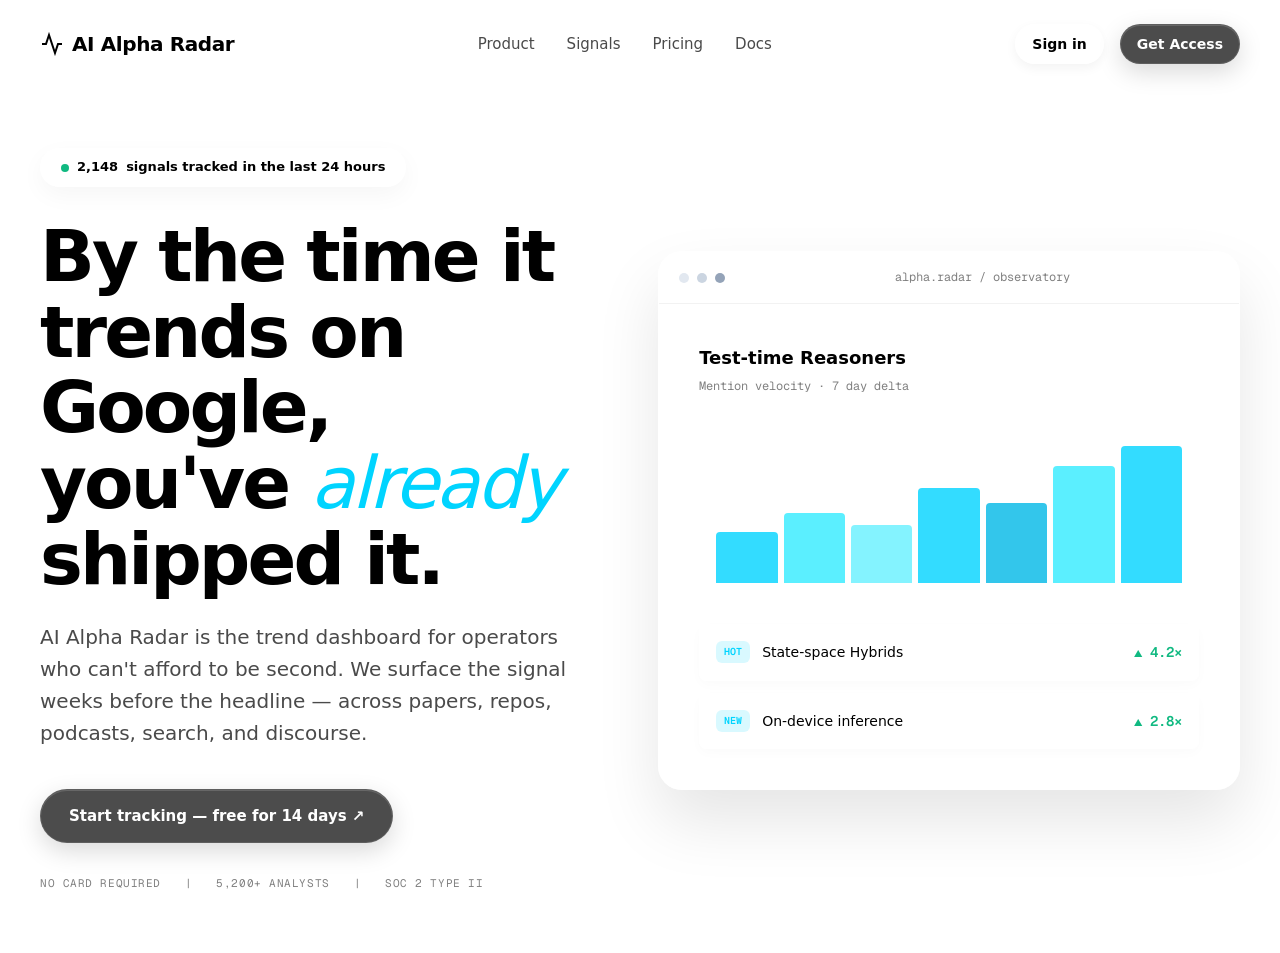
==== public/index.html @ 72eda32b "Initial judge-facing dashboard submission" ====
<!doctype html>
<html lang="en">
<head>
  <meta charset="utf-8" />
  <meta name="viewport" content="width=device-width, initial-scale=1" />
  <title>AI Alpha Radar · Trend Intelligence</title>
  <link rel="icon" type="image/svg+xml" href="data:image/svg+xml,<svg xmlns='http://www.w3.org/2000/svg' viewBox='0 0 32 32'><rect width='32' height='32' fill='%23050709'/><path d='M4 16h5l3-8 5 16 3-8h8' fill='none' stroke='%232ce6ff' stroke-width='2' stroke-linecap='round' stroke-linejoin='round'/></svg>">
  
  <link rel="stylesheet" href="tokens.css" />
  <link rel="preconnect" href="https://fonts.googleapis.com">
  <link rel="preconnect" href="https://fonts.gstatic.com" crossorigin>
  <link href="https://fonts.googleapis.com/css2?family=Google+Sans+Flex:opsz,wght@8..144,400..700&family=Geist+Mono:wght@400..600&display=swap" rel="stylesheet">
  
  <script src="https://cdn.jsdelivr.net/npm/gsap@3.12.5/dist/gsap.min.js" defer></script>
  
  <style>
    /* ─── Base Styles ────────────────────────────────────────────────── */
    *, *::before, *::after { box-sizing: border-box; }
    body {
      margin: 0;
      background: var(--bg);
      color: var(--fg);
      font-family: var(--font-body);
      font-size: var(--text-base);
      line-height: var(--leading-body);
      -webkit-font-smoothing: antialiased;
      overflow-x: hidden;
      min-height: 100vh;
      display: flex;
      flex-direction: column;
      position: relative;
    }
    
    .video-bg {
      position: fixed;
      inset: 0;
      width: 100%;
      height: 100%;
      object-fit: cover;
      pointer-events: none;
      z-index: 0;
      /* The Magic Trick: Black becomes white, Blue stays blue */
      filter: invert(1) hue-rotate(180deg);
      opacity: 0.95;
    }

    .content-wrapper {
      position: relative;
      z-index: 1;
      flex: 1;
      display: flex;
      flex-direction: column;
    }

    /* ─── Premium Chrome ────────────────────────────────────────────── */
    .topnav {
      padding: 24px 40px;
      display: flex;
      justify-content: space-between;
      align-items: center;
      view-transition-name: topbar-nav;
    }
    .brand {
      font-weight: 700;
      font-size: 20px;
      letter-spacing: -0.02em;
      display: flex;
      align-items: center;
      gap: 8px;
      view-transition-name: brand-logo;
    }
    .nav-links {
      display: flex;
      gap: 32px;
    }
    .nav-links a {
      color: var(--fg-2);
      text-decoration: none;
      font-size: 15px;
      font-weight: 500;
      transition: color var(--motion-fast) var(--ease-standard);
    }
    .nav-links a:hover { color: var(--fg); }
    .nav-actions {
      display: flex;
      gap: 16px;
      align-items: center;
    }

    /* ─── Buttons ────────────────────────────────────────── */
    .btn {
      display: inline-flex;
      align-items: center;
      justify-content: center;
      gap: 8px;
      padding: 14px 28px;
      border-radius: var(--radius-pill);
      font-size: 15px;
      font-weight: 600;
      text-decoration: none;
      transition: all var(--motion-fast) var(--ease-standard);
      cursor: pointer;
      border: 1px solid transparent;
    }
    .btn-primary {
      background: rgba(0, 0, 0, 0.7);
      backdrop-filter: blur(30px) saturate(150%);
      -webkit-backdrop-filter: blur(30px) saturate(150%);
      color: #ffffff;
      border: 1px solid rgba(255, 255, 255, 0.1);
      box-shadow: 0 8px 24px rgba(0,0,0,0.15), inset 0 1px 0 rgba(255, 255, 255, 0.15);
    }
    .btn-primary:hover {
      background: rgba(0, 0, 0, 0.85);
      transform: translateY(-2px);
      box-shadow: 0 12px 32px rgba(0,0,0,0.2), inset 0 1px 0 rgba(255, 255, 255, 0.2);
    }
    .btn-outline {
      background: rgba(255, 255, 255, 0.45);
      backdrop-filter: blur(30px) saturate(150%);
      -webkit-backdrop-filter: blur(30px) saturate(150%);
      color: var(--fg);
      border: 1px solid rgba(255, 255, 255, 0.8);
      box-shadow: 0 4px 12px rgba(0,0,0,0.05), inset 0 1px 0 rgba(255, 255, 255, 1);
    }
    .btn-outline:hover {
      background: rgba(255, 255, 255, 0.65);
      transform: translateY(-2px);
    }

    /* ─── Hero Block ────────────────────────────────────────────────── */
    .hero {
      flex: 1;
      padding: 60px 40px;
      max-width: 1400px;
      margin: 0 auto;
      display: grid;
      grid-template-columns: 1fr 1.05fr;
      gap: 64px;
      align-items: center;
    }
    @media (max-width: 1020px) {
      .hero {
        grid-template-columns: 1fr;
        text-align: center;
      }
      .hero-cta {
        justify-content: center;
      }
    }
    
    .status-pill {
      display: inline-flex;
      align-items: center;
      gap: 8px;
      padding: 8px 20px;
      background: rgba(255, 255, 255, 0.45);
      backdrop-filter: blur(30px) saturate(150%);
      -webkit-backdrop-filter: blur(30px) saturate(150%);
      border: 1px solid rgba(255, 255, 255, 0.8);
      border-radius: var(--radius-pill);
      font-size: 13px;
      font-weight: 600;
      margin-bottom: 32px;
      box-shadow: 0 8px 24px rgba(0,0,0,0.04), inset 0 1px 0 rgba(255, 255, 255, 0.9);
    }
    .status-dot {
      width: 8px;
      height: 8px;
      border-radius: 50%;
      background: var(--success);
    }

    h1 {
      font-size: clamp(48px, 6vw, 72px);
      line-height: var(--leading-tight);
      letter-spacing: var(--tracking-display);
      margin: 0 0 24px 0;
      font-weight: 600;
    }
    h1 em {
      font-style: italic;
      font-weight: 500;
      color: var(--accent);
    }

    .lead {
      font-size: 20px;
      color: var(--fg-2);
      margin: 0 0 40px 0;
      line-height: 1.6;
      max-width: 560px;
    }
    @media (max-width: 1020px) {
      .lead { margin-inline: auto; }
    }

    .hero-cta {
      display: flex;
      gap: 16px;
      margin-bottom: 32px;
      flex-wrap: wrap;
    }

    .hero-meta {
      font-family: var(--font-mono);
      font-size: 11px;
      color: var(--muted);
      letter-spacing: 0.05em;
      text-transform: uppercase;
      display: flex;
      gap: 24px;
      flex-wrap: wrap;
    }
    @media (max-width: 1020px) {
      .hero-meta { justify-content: center; }
    }

    /* ─── Clean Dashboard Preview Widget ────────────────────── */
    .device-preview {
      background: rgba(255, 255, 255, 0.45);
      backdrop-filter: blur(40px) saturate(150%);
      -webkit-backdrop-filter: blur(40px) saturate(150%);
      border: 1px solid rgba(255, 255, 255, 0.6);
      border-radius: 24px;
      box-shadow: 0 32px 64px rgba(0,0,0,0.1), inset 0 1px 0 rgba(255, 255, 255, 0.8);
      overflow: hidden;
      view-transition-name: main-preview;
      cursor: pointer;
      transition: transform var(--motion-base) var(--ease-standard), box-shadow var(--motion-base) var(--ease-standard);
    }
    .device-preview:hover {
      transform: translateY(-4px);
      box-shadow: 0 32px 64px rgba(0,0,0,0.1);
    }
    
    .device-bar {
      display: flex;
      align-items: center;
      gap: 8px;
      padding: 16px 20px;
      background: rgba(255, 255, 255, 0.2);
      border-bottom: 1px solid rgba(0, 0, 0, 0.05);
    }
    .device-dot {
      width: 10px;
      height: 10px;
      border-radius: 50%;
    }
    .dot-1 { background: #e2e8f0; }
    .dot-2 { background: #cbd5e1; }
    .dot-3 { background: #94a3b8; }
    .device-url {
      flex: 1;
      font-family: var(--font-mono);
      font-size: 12px;
      color: var(--muted);
      margin-left: 12px;
      text-align: center;
    }
    
    .device-body {
      padding: 40px;
      display: flex;
      flex-direction: column;
      gap: 24px;
    }
    
    .preview-card-title {
      font-size: 18px;
      font-weight: 600;
      margin-bottom: 4px;
    }
    .preview-card-meta {
      font-family: var(--font-mono);
      font-size: 12px;
      color: var(--muted);
    }
    
    /* Interactive Velocity Chart representation */
    .preview-chart {
      height: 180px;
      background: rgba(255, 255, 255, 0.3);
      border: 1px solid rgba(255, 255, 255, 0.5);
      border-radius: var(--radius-md);
      position: relative;
      overflow: hidden;
      display: flex;
      align-items: flex-end;
      padding: 16px;
      gap: 6px;
    }
    .chart-bar {
      flex: 1;
      background: var(--accent);
      border-radius: 4px 4px 0 0;
      opacity: 0.8;
      transform-origin: bottom;
      animation: bar-grow 4s cubic-bezier(0.25, 1, 0.5, 1) infinite alternate;
    }
    .chart-bar:nth-child(2) { animation-delay: 0.1s; background: #33ebff; }
    .chart-bar:nth-child(3) { animation-delay: 0.2s; background: #66f0ff; }
    .chart-bar:nth-child(4) { animation-delay: 0.3s; background: var(--accent); }
    .chart-bar:nth-child(5) { animation-delay: 0.4s; background: #00b8e6; }
    .chart-bar:nth-child(6) { animation-delay: 0.5s; background: #33ebff; }
    .chart-bar:nth-child(7) { animation-delay: 0.6s; background: var(--accent); }
    
    @keyframes bar-grow {
      0% { transform: scaleY(0.4); }
      100% { transform: scaleY(0.95); }
    }

    /* List of signals */
    .preview-list {
      display: flex;
      flex-direction: column;
      gap: 12px;
    }
    .preview-row {
      display: flex;
      align-items: center;
      justify-content: space-between;
      padding: 16px;
      background: rgba(255, 255, 255, 0.4);
      border: 1px solid rgba(255, 255, 255, 0.5);
      border-radius: var(--radius-sm);
      font-size: 14px;
      box-shadow: 0 4px 12px rgba(0,0,0,0.02);
    }
    .preview-row .title {
      font-weight: 500;
      display: flex;
      align-items: center;
      gap: 12px;
    }
    .preview-row .badge {
      font-family: var(--font-mono);
      font-size: 10px;
      color: var(--accent);
      background: var(--accent-soft);
      padding: 3px 8px;
      border-radius: 6px;
      text-transform: uppercase;
      font-weight: 600;
    }
    .preview-row .metric {
      font-family: var(--font-mono);
      color: var(--success);
      font-weight: 600;
    }

  </style>
</head>
<body>

  <video class="video-bg" src="bg-pingpong.mp4" autoplay loop muted playsinline aria-hidden="true"></video>

  <div class="content-wrapper">
    <header class="topnav">
      <div class="brand">
        <svg width="24" height="24" viewBox="0 0 24 24" fill="none" stroke="currentColor" stroke-width="2"><path d="M22 12h-4l-3 9L9 3l-3 9H2"/></svg>
        AI Alpha Radar
      </div>
      <nav class="nav-links">
        <a href="#product">Product</a>
        <a href="#signals">Signals</a>
        <a href="#pricing">Pricing</a>
        <a href="#docs">Docs</a>
      </nav>
      <div class="nav-actions">
        <a href="dashboard.html" class="btn btn-outline" style="padding: 8px 16px; font-size: 14px;">Sign in</a>
        <a href="dashboard.html" class="btn btn-primary" style="padding: 8px 16px; font-size: 14px;">Get Access</a>
      </div>
    </header>

    <main class="hero">
      <div class="hero-content">
        <div class="status-pill">
          <span class="status-dot"></span>
          <strong>2,148</strong> signals tracked in the last 24 hours
        </div>
        
        <h1>
          By the time it trends on Google, you've <em>already</em> shipped it.
        </h1>
        
        <p class="lead">
          AI Alpha Radar is the trend dashboard for operators who can't afford to be second. We surface the signal weeks before the headline — across papers, repos, podcasts, search, and discourse.
        </p>
        
        <div class="hero-cta">
          <a href="dashboard.html" class="btn btn-primary">Start tracking — free for 14 days ↗</a>
        </div>
        
        <div class="hero-meta">
          <span>No card required</span>
          <span>|</span>
          <span>5,200+ analysts</span>
          <span>|</span>
          <span>SOC 2 Type II</span>
        </div>
      </div>

      <!-- Clean Dashboard Preview -->
      <div class="device-preview" onclick="location.href='dashboard.html'" role="img" aria-label="AI Alpha Radar live data preview">
        <div class="device-bar">
          <span class="device-dot dot-1" aria-hidden="true"></span>
          <span class="device-dot dot-2" aria-hidden="true"></span>
          <span class="device-dot dot-3" aria-hidden="true"></span>
          <span class="device-url">alpha.radar / observatory</span>
        </div>
        
        <div class="device-body">
          <div>
            <div class="preview-card-title">Test-time Reasoners</div>
            <div class="preview-card-meta">Mention velocity · 7 day delta</div>
          </div>
          
          <div class="preview-chart">
            <div class="chart-bar" style="height: 35%"></div>
            <div class="chart-bar" style="height: 48%"></div>
            <div class="chart-bar" style="height: 40%"></div>
            <div class="chart-bar" style="height: 65%"></div>
            <div class="chart-bar" style="height: 55%"></div>
            <div class="chart-bar" style="height: 80%"></div>
            <div class="chart-bar" style="height: 94%"></div>
          </div>
          
          <div class="preview-list">
            <div class="preview-row">
              <span class="title"><span class="badge">Hot</span> State-space Hybrids</span>
              <span class="metric">▲ 4.2×</span>
            </div>
            <div class="preview-row">
              <span class="title"><span class="badge">New</span> On-device inference</span>
              <span class="metric">▲ 2.8×</span>
            </div>
          </div>
        </div>
      </div>
    </main>
  </div>

  <script>
    (() => {
      // Basic GSAP entrance
      if (typeof gsap !== 'undefined') {
        gsap.from(".status-pill, h1, .lead, .hero-cta, .hero-meta", {
          y: 20,
          opacity: 0,
          duration: 0.8,
          stagger: 0.1,
          ease: "power3.out",
          delay: 0.1
        });
        gsap.from(".device-preview", {
          y: 40,
          opacity: 0,
          duration: 1,
          ease: "power3.out",
          delay: 0.3
        });
        gsap.from(".topnav", {
          y: -20,
          opacity: 0,
          duration: 0.8,
          ease: "power3.out"
        });
      }
    })();
  </script>
</body>
</html>
---- public/tokens.css ----
/* ─── Shared Design Tokens (Antigravity Minimal System) ─────────────── */

:root {
  /* Minimal Palette (Light Mode Default) */
  --bg: #ffffff;
  --surface: #ffffff;
  --surface-elevated: #ffffff;
  --fg: #000000;          /* Deep Black */
  --fg-2: #4a4a4a;        /* Subdued Gray */
  --muted: #808080;       /* Quiet Meta */
  --border: rgba(0, 0, 0, 0.1);
  --border-soft: rgba(0, 0, 0, 0.05);
  
  /* Core Accents */
  --accent: #00d4ff;       /* Bluish-Green (Cyan) */
  --accent-on: #000000;
  --success: #10b981;      
  --danger: #ef4444;       
  
  /* Accent States */
  --accent-hover: #00b8e6;
  --accent-active: #0099cc;
  --accent-soft: rgba(0, 212, 255, 0.15);

  /* Typography Scales - Clean Sans-Serif Focus */
  --font-display: "Google Sans Flex", "Google Sans", "Inter", -apple-system, BlinkMacSystemFont, "Segoe UI", system-ui, sans-serif;
  --font-body: "Google Sans Flex", "Google Sans", "Inter", -apple-system, BlinkMacSystemFont, "Segoe UI", system-ui, sans-serif;
  --font-mono: "Geist Mono", "IBM Plex Mono", ui-monospace, monospace;

  /* Font Sizing Scale */
  --text-xs: 12px;
  --text-sm: 14px;
  --text-base: 16px;
  --text-lg: 19px;
  --text-xl: 26px;
  --text-2xl: 40px;
  --text-3xl: 60px;
  --text-4xl: clamp(56px, 8vw, 110px); /* Massive Display Size */
  
  --leading-body: 1.6;
  --leading-tight: 1.05;
  --tracking-display: -0.04em; /* Tight tracking for massive headers */

  /* Spacing rhythm */
  --space-1: 4px;
  --space-2: 8px;
  --space-3: 12px;
  --space-4: 16px;
  --space-5: 20px;
  --space-6: 24px;
  --space-8: 32px;
  --space-12: 48px;
  --container-max: 1000px; /* Narrower for better readability */

  /* Border Radii */
  --radius-sm: 8px;
  --radius-md: 12px;
  --radius-lg: 20px;
  --radius-pill: 9999px;

  /* Shadows - Minimal and soft */
  --elev-ring: 0 0 0 1px var(--border);
  --elev-raised: 0 12px 32px rgba(0, 0, 0, 0.05);
  --focus-ring: 0 0 0 3px rgba(0, 0, 0, 0.1);
  
  /* Animations */
  --motion-fast: 150ms;
  --motion-base: 250ms;
  --ease-standard: cubic-bezier(0.2, 0, 0, 1);
  --ease-out-strong: cubic-bezier(0.1, 0.9, 0.2, 1);
}

:root[data-theme="dark"] {
  --bg: #07090d;
  --surface: #0c1118;
  --surface-elevated: #121923;
  --fg: #f7fafc;
  --fg-2: #c6d0dc;
  --muted: #8b9aad;
  --border: rgba(255, 255, 255, 0.14);
  --border-soft: rgba(255, 255, 255, 0.08);
  --accent: #2ce6ff;
  --accent-on: #020617;
  --success: #34d399;
  --danger: #fb7185;
  --accent-hover: #67e8f9;
  --accent-active: #22d3ee;
  --accent-soft: rgba(44, 230, 255, 0.18);
  --elev-ring: 0 0 0 1px var(--border);
  --elev-raised: 0 18px 48px rgba(0, 0, 0, 0.32);
  --focus-ring: 0 0 0 3px rgba(44, 230, 255, 0.24);
}

/* Global View Transitions Handoff Activation */
@view-transition {
  navigation: auto;
}
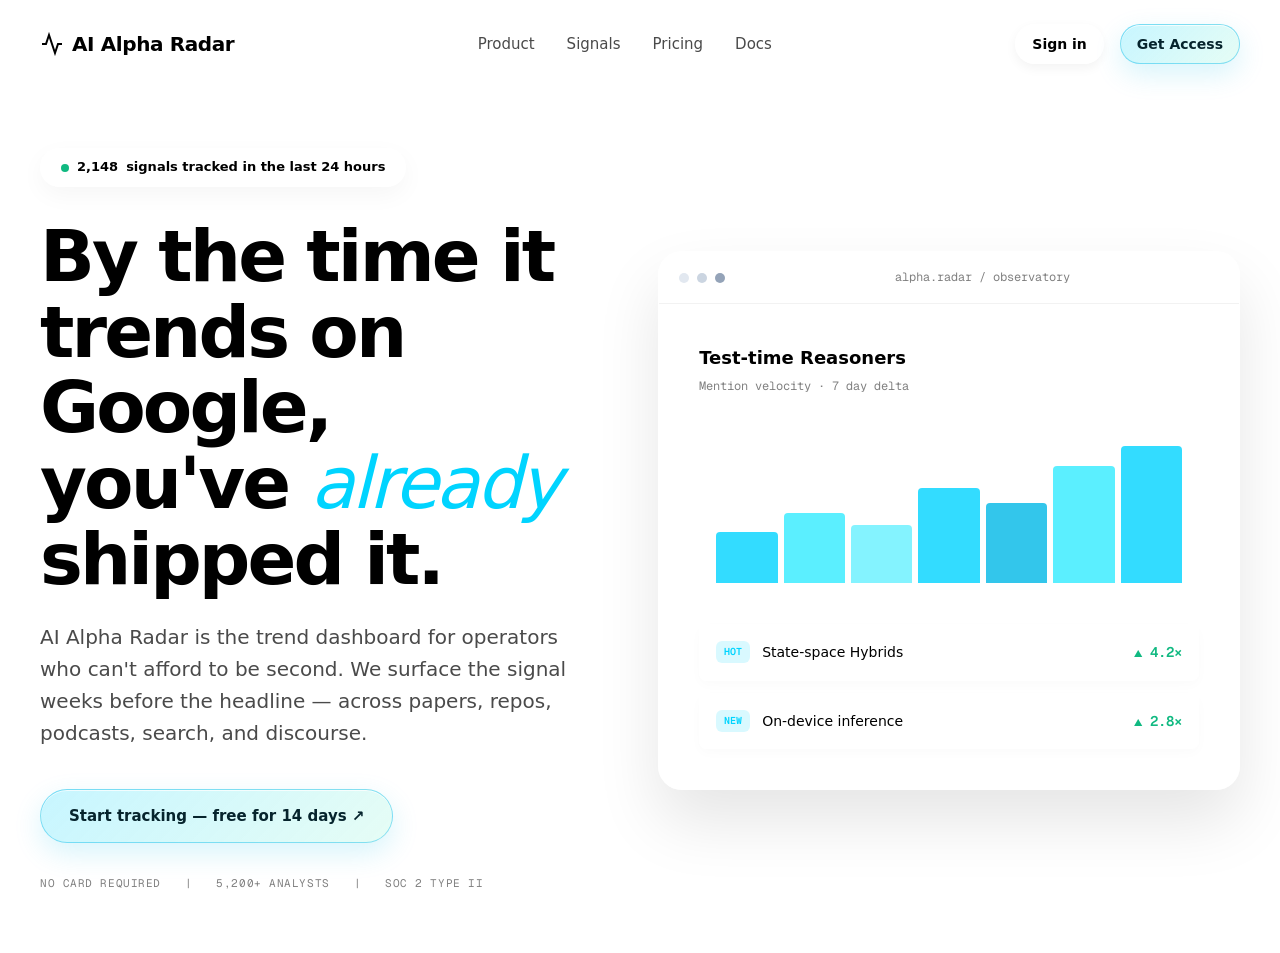
==== commit 9fc4b440: "Restyle landing primary buttons" ====
--- a/public/index.html
+++ b/public/index.html
@@ -103,17 +103,22 @@
       border: 1px solid transparent;
     }
     .btn-primary {
-      background: rgba(0, 0, 0, 0.7);
+      background: linear-gradient(135deg, rgba(0, 212, 255, 0.22), rgba(46, 236, 174, 0.12));
       backdrop-filter: blur(30px) saturate(150%);
       -webkit-backdrop-filter: blur(30px) saturate(150%);
-      color: #ffffff;
-      border: 1px solid rgba(255, 255, 255, 0.1);
-      box-shadow: 0 8px 24px rgba(0,0,0,0.15), inset 0 1px 0 rgba(255, 255, 255, 0.15);
+      color: #06242d;
+      border: 1px solid rgba(0, 184, 230, 0.42);
+      box-shadow:
+        0 10px 28px rgba(0, 184, 230, 0.16),
+        inset 0 1px 0 rgba(255, 255, 255, 0.72);
     }
     .btn-primary:hover {
-      background: rgba(0, 0, 0, 0.85);
+      background: linear-gradient(135deg, rgba(0, 212, 255, 0.32), rgba(46, 236, 174, 0.18));
+      border-color: rgba(0, 184, 230, 0.62);
       transform: translateY(-2px);
-      box-shadow: 0 12px 32px rgba(0,0,0,0.2), inset 0 1px 0 rgba(255, 255, 255, 0.2);
+      box-shadow:
+        0 14px 34px rgba(0, 184, 230, 0.22),
+        inset 0 1px 0 rgba(255, 255, 255, 0.82);
     }
     .btn-outline {
       background: rgba(255, 255, 255, 0.45);
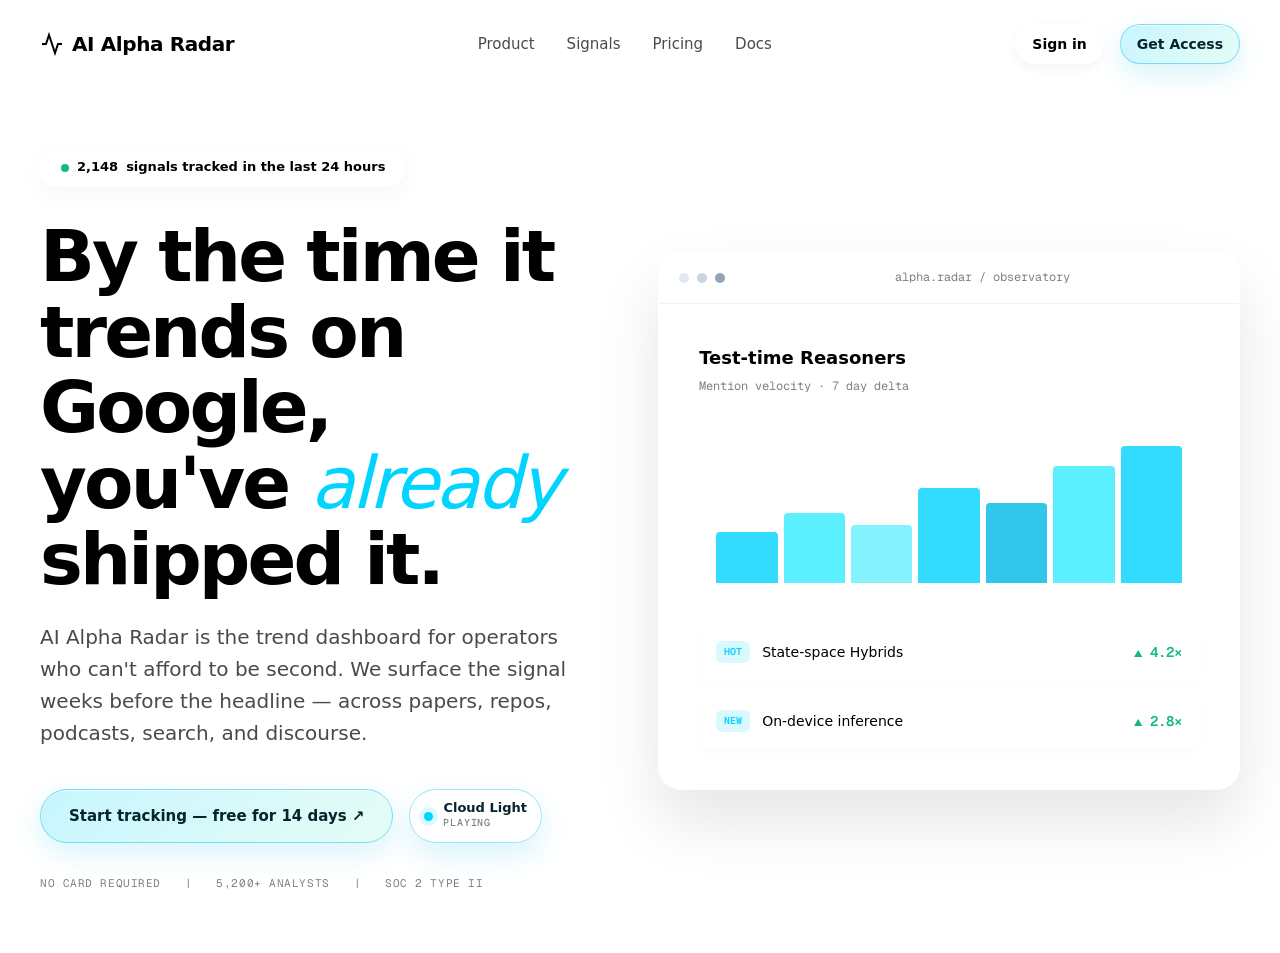
==== commit b4e93d5a: "Polish landing animation and soundtrack" ====
--- a/public/index.html
+++ b/public/index.html
@@ -4,14 +4,11 @@
   <meta charset="utf-8" />
   <meta name="viewport" content="width=device-width, initial-scale=1" />
   <title>AI Alpha Radar · Trend Intelligence</title>
-  <link rel="icon" type="image/svg+xml" href="data:image/svg+xml,<svg xmlns='http://www.w3.org/2000/svg' viewBox='0 0 32 32'><rect width='32' height='32' fill='%23050709'/><path d='M4 16h5l3-8 5 16 3-8h8' fill='none' stroke='%232ce6ff' stroke-width='2' stroke-linecap='round' stroke-linejoin='round'/></svg>">
   
   <link rel="stylesheet" href="tokens.css" />
   <link rel="preconnect" href="https://fonts.googleapis.com">
   <link rel="preconnect" href="https://fonts.gstatic.com" crossorigin>
   <link href="https://fonts.googleapis.com/css2?family=Google+Sans+Flex:opsz,wght@8..144,400..700&family=Geist+Mono:wght@400..600&display=swap" rel="stylesheet">
-  
-  <script src="https://cdn.jsdelivr.net/npm/gsap@3.12.5/dist/gsap.min.js" defer></script>
   
   <style>
     /* ─── Base Styles ────────────────────────────────────────────────── */
@@ -59,6 +56,7 @@
       justify-content: space-between;
       align-items: center;
       view-transition-name: topbar-nav;
+      animation: nav-enter 0.56s var(--ease-standard) both;
     }
     .brand {
       font-weight: 700;
@@ -151,6 +149,34 @@
       }
       .hero-cta {
         justify-content: center;
+      }
+    }
+    @media (max-width: 760px) {
+      .topnav {
+        padding: 20px;
+        gap: 12px;
+      }
+      .brand {
+        font-size: 18px;
+        white-space: nowrap;
+      }
+      .nav-links {
+        display: none;
+      }
+      .nav-actions {
+        gap: 8px;
+        margin-left: auto;
+      }
+      .nav-actions .btn-outline {
+        display: none;
+      }
+      .nav-actions .btn-primary {
+        padding: 8px 14px !important;
+        font-size: 13px !important;
+      }
+      .hero {
+        padding: 38px 28px;
+        gap: 36px;
       }
     }
     
@@ -168,6 +194,7 @@
       font-weight: 600;
       margin-bottom: 32px;
       box-shadow: 0 8px 24px rgba(0,0,0,0.04), inset 0 1px 0 rgba(255, 255, 255, 0.9);
+      animation: landing-rise 0.58s var(--ease-standard) 0.03s both;
     }
     .status-dot {
       width: 8px;
@@ -182,6 +209,7 @@
       letter-spacing: var(--tracking-display);
       margin: 0 0 24px 0;
       font-weight: 600;
+      animation: landing-rise 0.62s var(--ease-standard) 0.07s both;
     }
     h1 em {
       font-style: italic;
@@ -195,6 +223,7 @@
       margin: 0 0 40px 0;
       line-height: 1.6;
       max-width: 560px;
+      animation: landing-rise 0.62s var(--ease-standard) 0.11s both;
     }
     @media (max-width: 1020px) {
       .lead { margin-inline: auto; }
@@ -205,6 +234,7 @@
       gap: 16px;
       margin-bottom: 32px;
       flex-wrap: wrap;
+      animation: landing-rise 0.62s var(--ease-standard) 0.15s both;
     }
 
     .hero-meta {
@@ -216,9 +246,22 @@
       display: flex;
       gap: 24px;
       flex-wrap: wrap;
+      animation: landing-rise 0.62s var(--ease-standard) 0.19s both;
     }
     @media (max-width: 1020px) {
       .hero-meta { justify-content: center; }
+    }
+    @media (max-width: 760px) {
+      .status-pill {
+        margin-bottom: 24px;
+      }
+      h1 {
+        margin-bottom: 18px;
+      }
+      .lead {
+        margin-bottom: 22px;
+        line-height: 1.5;
+      }
     }
 
     /* ─── Clean Dashboard Preview Widget ────────────────────── */
@@ -233,6 +276,7 @@
       view-transition-name: main-preview;
       cursor: pointer;
       transition: transform var(--motion-base) var(--ease-standard), box-shadow var(--motion-base) var(--ease-standard);
+      animation: preview-rise 0.82s var(--ease-standard) 0.12s both;
     }
     .device-preview:hover {
       transform: translateY(-4px);
@@ -354,11 +398,105 @@
       font-weight: 600;
     }
 
+    @keyframes landing-rise {
+      from { opacity: 0; transform: translateY(14px); }
+      to { opacity: 1; transform: translateY(0); }
+    }
+    @keyframes preview-rise {
+      from { opacity: 0; transform: translateY(28px); }
+      to { opacity: 1; transform: translateY(0); }
+    }
+    @keyframes nav-enter {
+      from { opacity: 0; transform: translateY(-20px); }
+      to { opacity: 1; transform: translateY(0); }
+    }
+
+    .soundtrack-toggle {
+      position: relative;
+      z-index: 1;
+      display: inline-flex;
+      align-items: center;
+      gap: 10px;
+      padding: 10px 14px;
+      border-radius: var(--radius-pill);
+      border: 1px solid rgba(0, 184, 230, 0.36);
+      background: rgba(255, 255, 255, 0.48);
+      color: #06242d;
+      font: inherit;
+      font-size: 13px;
+      font-weight: 700;
+      cursor: pointer;
+      backdrop-filter: blur(28px) saturate(150%);
+      -webkit-backdrop-filter: blur(28px) saturate(150%);
+      box-shadow:
+        0 12px 30px rgba(0, 184, 230, 0.16),
+        inset 0 1px 0 rgba(255, 255, 255, 0.82);
+      transition:
+        transform var(--motion-fast) var(--ease-standard),
+        border-color var(--motion-fast) var(--ease-standard),
+        background var(--motion-fast) var(--ease-standard);
+    }
+    .soundtrack-toggle:hover {
+      transform: translateY(-2px);
+      border-color: rgba(0, 184, 230, 0.62);
+      background: rgba(255, 255, 255, 0.64);
+    }
+    .soundtrack-dot {
+      width: 9px;
+      height: 9px;
+      border-radius: 999px;
+      background: var(--accent);
+      box-shadow: 0 0 0 5px rgba(0, 212, 255, 0.14);
+    }
+    .soundtrack-copy {
+      display: grid;
+      gap: 1px;
+      text-align: left;
+    }
+    .soundtrack-title {
+      line-height: 1;
+    }
+    .soundtrack-state {
+      font-family: var(--font-mono);
+      font-size: 10px;
+      font-weight: 500;
+      color: var(--muted);
+      letter-spacing: 0.08em;
+      text-transform: uppercase;
+    }
+    .soundtrack-toggle.is-playing .soundtrack-dot,
+    .soundtrack-toggle.needs-gesture .soundtrack-dot {
+      animation: soundtrack-pulse 1.6s ease-in-out infinite;
+    }
+    @keyframes soundtrack-pulse {
+      0%, 100% { transform: scale(1); box-shadow: 0 0 0 5px rgba(0, 212, 255, 0.14); }
+      50% { transform: scale(1.35); box-shadow: 0 0 0 10px rgba(0, 212, 255, 0.04); }
+    }
+    @media (max-width: 760px) {
+      .soundtrack-toggle {
+        padding: 9px 12px;
+      }
+    }
+    @media (prefers-reduced-motion: reduce) {
+      .topnav,
+      .status-pill,
+      h1,
+      .lead,
+      .hero-cta,
+      .hero-meta,
+      .device-preview,
+      .soundtrack-toggle.is-playing .soundtrack-dot,
+      .soundtrack-toggle.needs-gesture .soundtrack-dot {
+        animation: none;
+      }
+    }
+
   </style>
 </head>
 <body>
 
   <video class="video-bg" src="bg-pingpong.mp4" autoplay loop muted playsinline aria-hidden="true"></video>
+  <audio id="soundtrack" src="cloud-light.mp3" loop preload="auto"></audio>
 
   <div class="content-wrapper">
     <header class="topnav">
@@ -395,6 +533,13 @@
         
         <div class="hero-cta">
           <a href="dashboard.html" class="btn btn-primary">Start tracking — free for 14 days ↗</a>
+          <button class="soundtrack-toggle needs-gesture" id="soundtrackToggle" type="button" aria-label="Toggle Cloud Light soundtrack" aria-pressed="false">
+            <span class="soundtrack-dot" aria-hidden="true"></span>
+            <span class="soundtrack-copy">
+              <span class="soundtrack-title">Cloud Light</span>
+              <span class="soundtrack-state" id="soundtrackState">Soundtrack</span>
+            </span>
+          </button>
         </div>
         
         <div class="hero-meta">
@@ -448,30 +593,69 @@
 
   <script>
     (() => {
-      // Basic GSAP entrance
-      if (typeof gsap !== 'undefined') {
-        gsap.from(".status-pill, h1, .lead, .hero-cta, .hero-meta", {
-          y: 20,
-          opacity: 0,
-          duration: 0.8,
-          stagger: 0.1,
-          ease: "power3.out",
-          delay: 0.1
+      const audio = document.getElementById('soundtrack');
+      const soundButton = document.getElementById('soundtrackToggle');
+      const soundState = document.getElementById('soundtrackState');
+      let fadeFrame = 0;
+
+      function setSoundState(isPlaying, label) {
+        if (!soundButton) return;
+        soundButton.classList.toggle('is-playing', isPlaying);
+        soundButton.classList.toggle('needs-gesture', !isPlaying && label === 'Soundtrack');
+        soundButton.setAttribute('aria-pressed', String(isPlaying));
+        if (soundState) soundState.textContent = label;
+      }
+
+      function fadeVolume(target) {
+        if (!audio) return;
+        cancelAnimationFrame(fadeFrame);
+        const start = audio.volume;
+        const startedAt = performance.now();
+        const duration = 1400;
+        const step = (now) => {
+          const progress = Math.min(1, (now - startedAt) / duration);
+          audio.volume = start + (target - start) * progress;
+          if (progress < 1) fadeFrame = requestAnimationFrame(step);
+        };
+        fadeFrame = requestAnimationFrame(step);
+      }
+
+      async function startSoundtrack() {
+        if (!audio) return;
+        try {
+          audio.muted = false;
+          audio.volume = 0;
+          await audio.play();
+          setSoundState(true, 'Playing');
+          fadeVolume(0.34);
+        } catch (_) {
+          setSoundState(false, 'Soundtrack');
+        }
+      }
+
+      function pauseSoundtrack() {
+        if (!audio) return;
+        cancelAnimationFrame(fadeFrame);
+        audio.pause();
+        setSoundState(false, 'Paused');
+      }
+
+      if (soundButton && audio) {
+        soundButton.addEventListener('click', (event) => {
+          event.stopPropagation();
+          if (audio.paused) startSoundtrack();
+          else pauseSoundtrack();
         });
-        gsap.from(".device-preview", {
-          y: 40,
-          opacity: 0,
-          duration: 1,
-          ease: "power3.out",
-          delay: 0.3
-        });
-        gsap.from(".topnav", {
-          y: -20,
-          opacity: 0,
-          duration: 0.8,
-          ease: "power3.out"
-        });
-      }
+
+        const unlockSound = (event) => {
+          if (event && soundButton.contains(event.target)) return;
+          if (audio.paused) startSoundtrack();
+        };
+        document.addEventListener('pointerdown', unlockSound, { once: true });
+        document.addEventListener('keydown', unlockSound, { once: true });
+        window.addEventListener('load', () => setTimeout(startSoundtrack, 180));
+      }
+
     })();
   </script>
 </body>
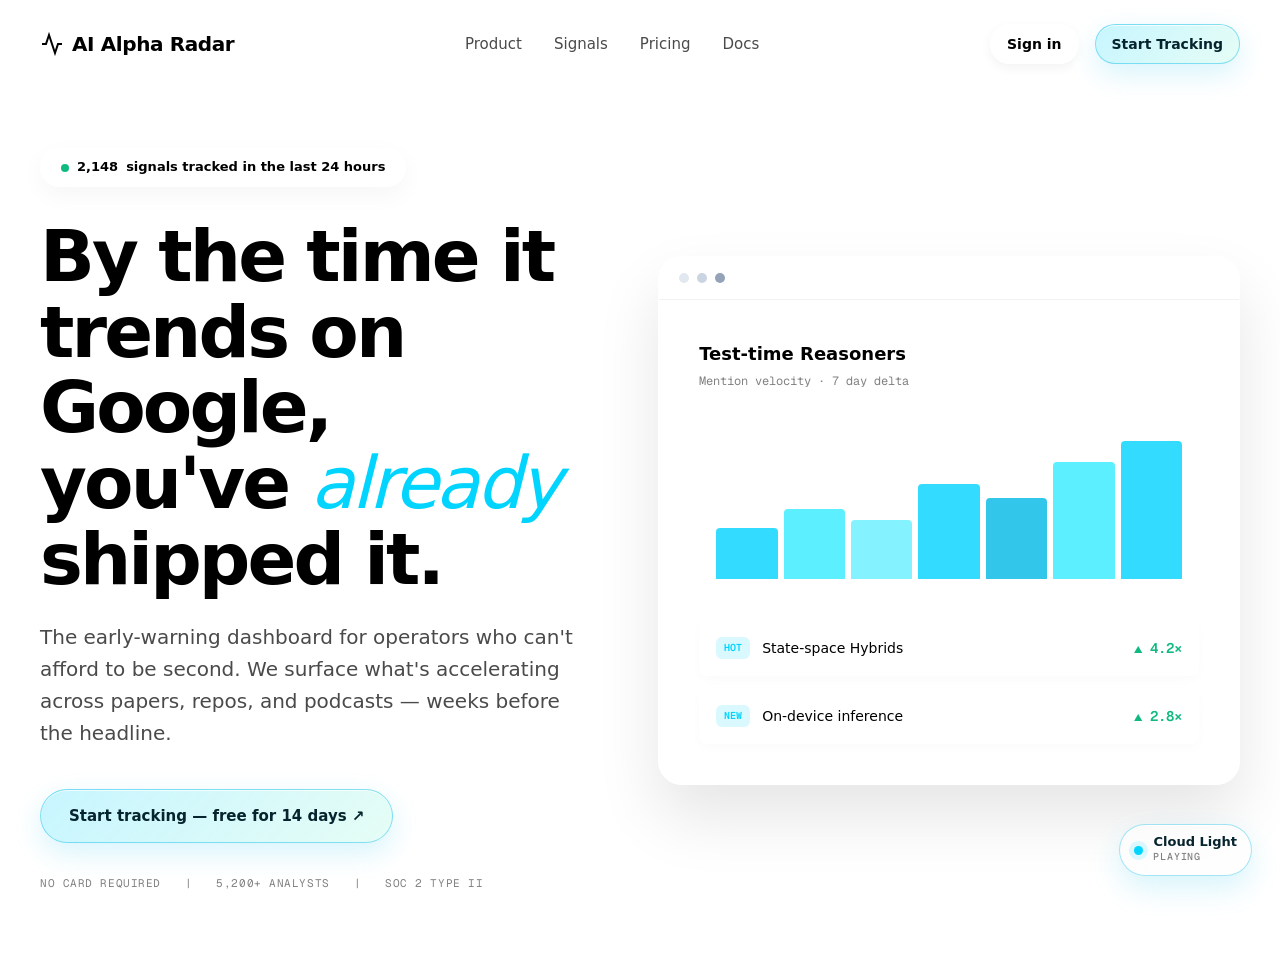
==== commit cabe022e: "Refine landing copy and ambience" ====
--- a/public/index.html
+++ b/public/index.html
@@ -299,15 +299,6 @@
     .dot-1 { background: #e2e8f0; }
     .dot-2 { background: #cbd5e1; }
     .dot-3 { background: #94a3b8; }
-    .device-url {
-      flex: 1;
-      font-family: var(--font-mono);
-      font-size: 12px;
-      color: var(--muted);
-      margin-left: 12px;
-      text-align: center;
-    }
-    
     .device-body {
       padding: 40px;
       display: flex;
@@ -345,14 +336,14 @@
       border-radius: 4px 4px 0 0;
       opacity: 0.8;
       transform-origin: bottom;
-      animation: bar-grow 4s cubic-bezier(0.25, 1, 0.5, 1) infinite alternate;
-    }
-    .chart-bar:nth-child(2) { animation-delay: 0.1s; background: #33ebff; }
-    .chart-bar:nth-child(3) { animation-delay: 0.2s; background: #66f0ff; }
-    .chart-bar:nth-child(4) { animation-delay: 0.3s; background: var(--accent); }
-    .chart-bar:nth-child(5) { animation-delay: 0.4s; background: #00b8e6; }
-    .chart-bar:nth-child(6) { animation-delay: 0.5s; background: #33ebff; }
-    .chart-bar:nth-child(7) { animation-delay: 0.6s; background: var(--accent); }
+      animation: bar-grow 3s cubic-bezier(0.25, 1, 0.5, 1) infinite alternate;
+    }
+    .chart-bar:nth-child(2) { animation-delay: 0.04s; background: #33ebff; }
+    .chart-bar:nth-child(3) { animation-delay: 0.08s; background: #66f0ff; }
+    .chart-bar:nth-child(4) { animation-delay: 0.12s; background: var(--accent); }
+    .chart-bar:nth-child(5) { animation-delay: 0.16s; background: #00b8e6; }
+    .chart-bar:nth-child(6) { animation-delay: 0.20s; background: #33ebff; }
+    .chart-bar:nth-child(7) { animation-delay: 0.24s; background: var(--accent); }
     
     @keyframes bar-grow {
       0% { transform: scaleY(0.4); }
@@ -412,8 +403,10 @@
     }
 
     .soundtrack-toggle {
-      position: relative;
-      z-index: 1;
+      position: fixed;
+      right: 28px;
+      bottom: 24px;
+      z-index: 3;
       display: inline-flex;
       align-items: center;
       gap: 10px;
@@ -474,8 +467,15 @@
     }
     @media (max-width: 760px) {
       .soundtrack-toggle {
-        padding: 9px 12px;
-      }
+        top: auto;
+        right: 16px;
+        bottom: 16px;
+        width: 48px;
+        height: 48px;
+        padding: 0;
+        justify-content: center;
+      }
+      .soundtrack-toggle .soundtrack-copy { display: none; }
     }
     @media (prefers-reduced-motion: reduce) {
       .topnav,
@@ -497,6 +497,13 @@
 
   <video class="video-bg" src="bg-pingpong.mp4" autoplay loop muted playsinline aria-hidden="true"></video>
   <audio id="soundtrack" src="cloud-light.mp3" loop preload="auto"></audio>
+  <button class="soundtrack-toggle needs-gesture" id="soundtrackToggle" type="button" aria-label="Toggle Cloud Light soundtrack" aria-pressed="false">
+    <span class="soundtrack-dot" aria-hidden="true"></span>
+    <span class="soundtrack-copy">
+      <span class="soundtrack-title">Cloud Light</span>
+      <span class="soundtrack-state" id="soundtrackState">Soundtrack</span>
+    </span>
+  </button>
 
   <div class="content-wrapper">
     <header class="topnav">
@@ -512,7 +519,7 @@
       </nav>
       <div class="nav-actions">
         <a href="dashboard.html" class="btn btn-outline" style="padding: 8px 16px; font-size: 14px;">Sign in</a>
-        <a href="dashboard.html" class="btn btn-primary" style="padding: 8px 16px; font-size: 14px;">Get Access</a>
+        <a href="dashboard.html" class="btn btn-primary" style="padding: 8px 16px; font-size: 14px;">Start Tracking</a>
       </div>
     </header>
 
@@ -528,18 +535,11 @@
         </h1>
         
         <p class="lead">
-          AI Alpha Radar is the trend dashboard for operators who can't afford to be second. We surface the signal weeks before the headline — across papers, repos, podcasts, search, and discourse.
+          The early-warning dashboard for operators who can't afford to be second. We surface what's accelerating across papers, repos, and podcasts — weeks before the headline.
         </p>
         
         <div class="hero-cta">
           <a href="dashboard.html" class="btn btn-primary">Start tracking — free for 14 days ↗</a>
-          <button class="soundtrack-toggle needs-gesture" id="soundtrackToggle" type="button" aria-label="Toggle Cloud Light soundtrack" aria-pressed="false">
-            <span class="soundtrack-dot" aria-hidden="true"></span>
-            <span class="soundtrack-copy">
-              <span class="soundtrack-title">Cloud Light</span>
-              <span class="soundtrack-state" id="soundtrackState">Soundtrack</span>
-            </span>
-          </button>
         </div>
         
         <div class="hero-meta">
@@ -557,7 +557,6 @@
           <span class="device-dot dot-1" aria-hidden="true"></span>
           <span class="device-dot dot-2" aria-hidden="true"></span>
           <span class="device-dot dot-3" aria-hidden="true"></span>
-          <span class="device-url">alpha.radar / observatory</span>
         </div>
         
         <div class="device-body">
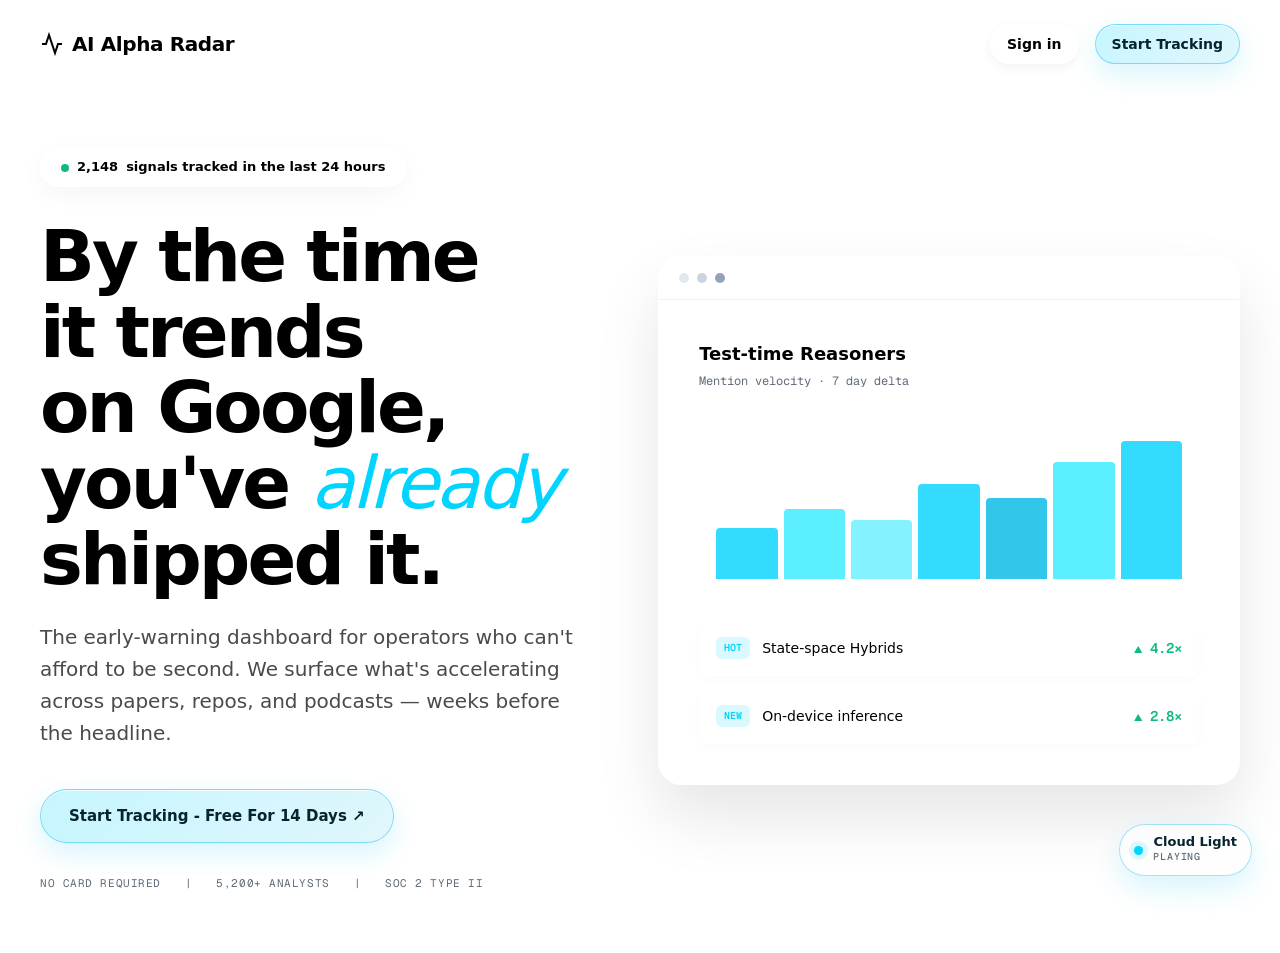
==== commit 0b283704: "Fix landing metadata and polish gaps" ====
--- a/public/index.html
+++ b/public/index.html
@@ -4,6 +4,17 @@
   <meta charset="utf-8" />
   <meta name="viewport" content="width=device-width, initial-scale=1" />
   <title>AI Alpha Radar · Trend Intelligence</title>
+  <meta name="description" content="The early-warning dashboard for AI operators who can't afford to be second. Surface accelerating signals across papers, repos, and podcasts before the headline.">
+  <meta property="og:title" content="AI Alpha Radar · Trend Intelligence">
+  <meta property="og:description" content="The early-warning dashboard for AI operators who can't afford to be second.">
+  <meta property="og:type" content="website">
+  <meta property="og:url" content="https://ai-alpha-radar-submission.vercel.app/">
+  <meta property="og:image" content="https://ai-alpha-radar-submission.vercel.app/og-image.png">
+  <meta name="twitter:card" content="summary_large_image">
+  <meta name="twitter:title" content="AI Alpha Radar · Trend Intelligence">
+  <meta name="twitter:description" content="The early-warning dashboard for AI operators who can't afford to be second.">
+  <meta name="twitter:image" content="https://ai-alpha-radar-submission.vercel.app/og-image.png">
+  <link rel="icon" type="image/svg+xml" href="data:image/svg+xml,<svg xmlns='http://www.w3.org/2000/svg' viewBox='0 0 32 32'><rect width='32' height='32' fill='%23050709'/><circle cx='16' cy='16' r='10' fill='none' stroke='%232ce6ff' stroke-width='1.5' opacity='0.9'/><circle cx='16' cy='16' r='5' fill='none' stroke='%232eecae' stroke-width='1' opacity='0.7'/><circle cx='16' cy='16' r='1.5' fill='%232ce6ff'/></svg>">
   
   <link rel="stylesheet" href="tokens.css" />
   <link rel="preconnect" href="https://fonts.googleapis.com">
@@ -67,18 +78,6 @@
       gap: 8px;
       view-transition-name: brand-logo;
     }
-    .nav-links {
-      display: flex;
-      gap: 32px;
-    }
-    .nav-links a {
-      color: var(--fg-2);
-      text-decoration: none;
-      font-size: 15px;
-      font-weight: 500;
-      transition: color var(--motion-fast) var(--ease-standard);
-    }
-    .nav-links a:hover { color: var(--fg); }
     .nav-actions {
       display: flex;
       gap: 16px;
@@ -101,7 +100,7 @@
       border: 1px solid transparent;
     }
     .btn-primary {
-      background: linear-gradient(135deg, rgba(0, 212, 255, 0.22), rgba(46, 236, 174, 0.12));
+      background: linear-gradient(135deg, rgba(0, 212, 255, 0.22), rgba(0, 184, 230, 0.12));
       backdrop-filter: blur(30px) saturate(150%);
       -webkit-backdrop-filter: blur(30px) saturate(150%);
       color: #06242d;
@@ -111,7 +110,7 @@
         inset 0 1px 0 rgba(255, 255, 255, 0.72);
     }
     .btn-primary:hover {
-      background: linear-gradient(135deg, rgba(0, 212, 255, 0.32), rgba(46, 236, 174, 0.18));
+      background: linear-gradient(135deg, rgba(0, 212, 255, 0.32), rgba(0, 184, 230, 0.18));
       border-color: rgba(0, 184, 230, 0.62);
       transform: translateY(-2px);
       box-shadow:
@@ -159,9 +158,6 @@
       .brand {
         font-size: 18px;
         white-space: nowrap;
-      }
-      .nav-links {
-        display: none;
       }
       .nav-actions {
         gap: 8px;
@@ -210,6 +206,7 @@
       margin: 0 0 24px 0;
       font-weight: 600;
       animation: landing-rise 0.62s var(--ease-standard) 0.07s both;
+      text-wrap: balance;
     }
     h1 em {
       font-style: italic;
@@ -511,12 +508,6 @@
         <svg width="24" height="24" viewBox="0 0 24 24" fill="none" stroke="currentColor" stroke-width="2"><path d="M22 12h-4l-3 9L9 3l-3 9H2"/></svg>
         AI Alpha Radar
       </div>
-      <nav class="nav-links">
-        <a href="#product">Product</a>
-        <a href="#signals">Signals</a>
-        <a href="#pricing">Pricing</a>
-        <a href="#docs">Docs</a>
-      </nav>
       <div class="nav-actions">
         <a href="dashboard.html" class="btn btn-outline" style="padding: 8px 16px; font-size: 14px;">Sign in</a>
         <a href="dashboard.html" class="btn btn-primary" style="padding: 8px 16px; font-size: 14px;">Start Tracking</a>
@@ -539,7 +530,7 @@
         </p>
         
         <div class="hero-cta">
-          <a href="dashboard.html" class="btn btn-primary">Start tracking — free for 14 days ↗</a>
+          <a href="dashboard.html" class="btn btn-primary">Start Tracking - Free For 14 Days ↗</a>
         </div>
         
         <div class="hero-meta">
--- a/public/tokens.css
+++ b/public/tokens.css
@@ -7,7 +7,7 @@
   --surface-elevated: #ffffff;
   --fg: #000000;          /* Deep Black */
   --fg-2: #4a4a4a;        /* Subdued Gray */
-  --muted: #808080;       /* Quiet Meta */
+  --muted: #5f6b78;       /* Quiet Meta, AA on white */
   --border: rgba(0, 0, 0, 0.1);
   --border-soft: rgba(0, 0, 0, 0.05);
   
